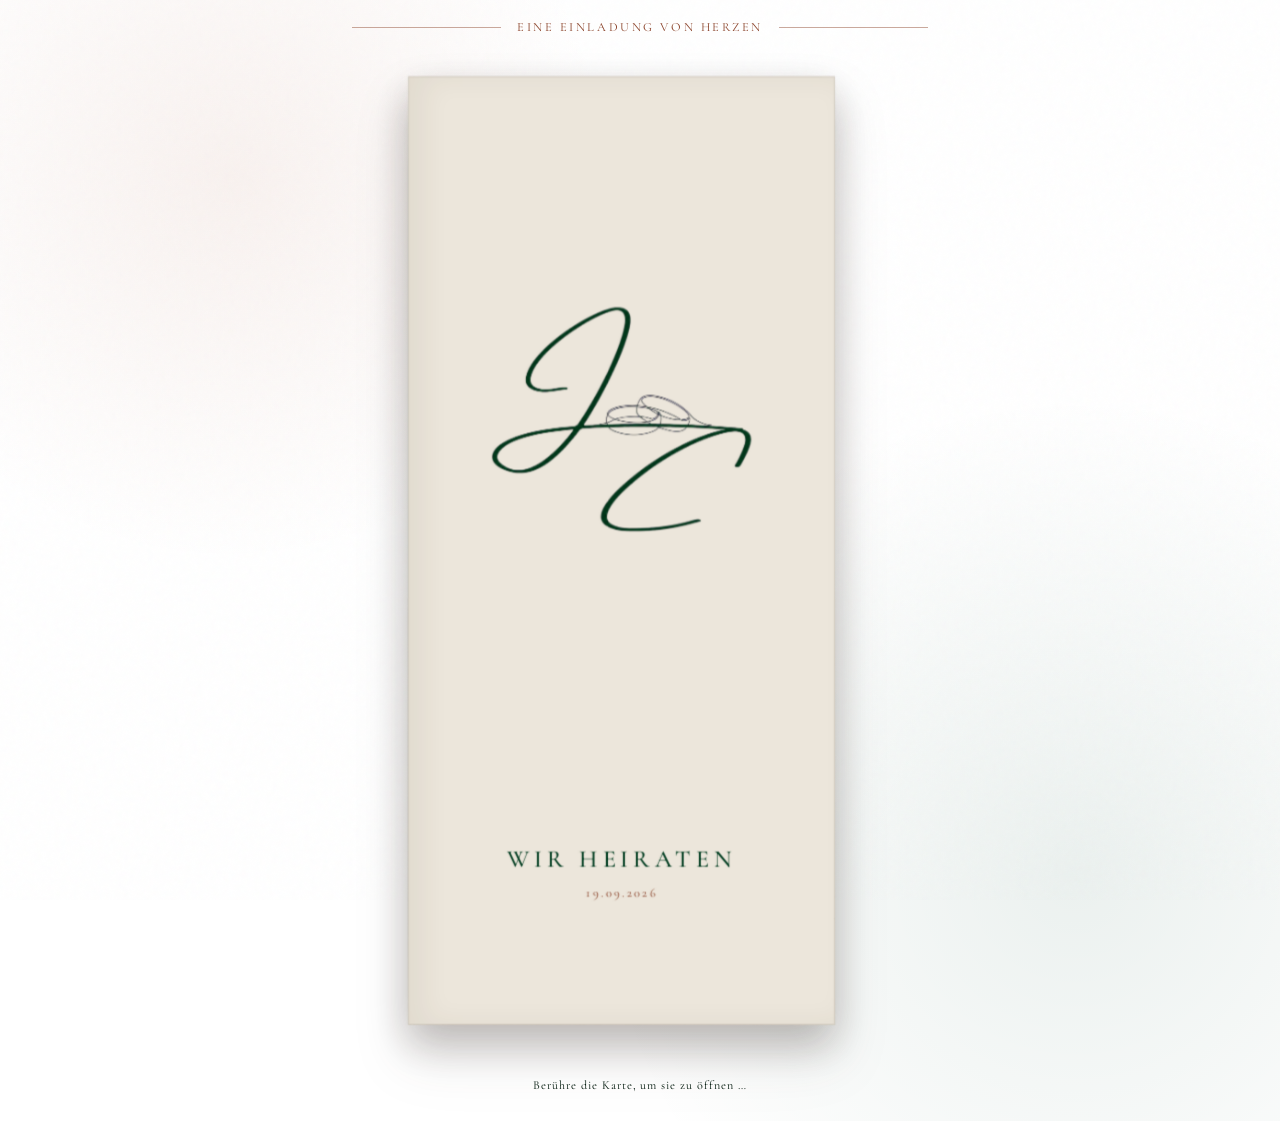
==== index.html @ eaa86e17 "init project" ====
<!doctype html>
<html lang="de">
  <head>
    <meta charset="UTF-8" />
    <meta name="viewport" content="width=device-width, initial-scale=1.0" />
    <meta name="robots" content="noindex, nofollow" />
    <meta name="theme-color" content="#003f2b" />
    <title>Unsere Hochzeit · Einladung</title>
    <link rel="preconnect" href="https://fonts.googleapis.com" />
    <link rel="preconnect" href="https://fonts.gstatic.com" crossorigin />
    <link
      href="https://fonts.googleapis.com/css2?family=Allura&family=Cormorant+Garamond:wght@400;500;600&display=swap"
      rel="stylesheet"
    />
    <link rel="stylesheet" href="styles.css" />
    <script src="script.js" defer></script>
  </head>
  <body>
    <div class="paper-grain" aria-hidden="true"></div>

    <main class="experience" aria-labelledby="page-title">
      <h1 id="page-title" class="sr-only">Hochzeitseinladung von J und C</h1>

      <div class="topline" aria-hidden="true">
        <span></span>
        <p>Eine Einladung von Herzen</p>
        <span></span>
      </div>

      <section class="invitation-stage" aria-label="Interaktive Hochzeitseinladung">
        <div class="book is-closed" id="invitationBook">
          <div class="stationary-page" aria-hidden="true">
            <div class="inside-mark">
              <span>J</span>
              <i>&amp;</i>
              <span>C</span>
            </div>
          </div>

          <button class="cover" id="cover" type="button" aria-label="Einladung öffnen">
            <span class="cover-face cover-front">

              <img
                class="cover-monogram"
                src="assets/monogram.png"
                alt="Monogramm J und C mit Eheringen"
              />
              <span class="cover-copy">
                <strong>Wir heiraten</strong>
                <small data-wedding-date>Datum folgt</small>
              </span>
            </span>

            <span class="cover-face cover-back" aria-hidden="true">
            </span>
          </button>

          <div class="interior" id="interior" aria-live="polite">
            <div class="spine" aria-hidden="true"></div>
            <div class="insert-stack" id="insertStack"></div>
            <div class="pocket" aria-hidden="true">
              <img class="pocket-monogram" src="assets/monogram.png" alt="" />
            </div>
          </div>
        </div>
      </section>

      <div class="interaction-bar">
        <p id="interactionHint">Berühre die Karte, um sie zu öffnen …</p>
        <button class="replay-button" id="replayButton" type="button" hidden>
          <svg viewBox="0 0 24 24" aria-hidden="true">
            <path d="M4 4v6h6M5.5 9.5A8 8 0 1 1 4 15" />
          </svg>
          Noch einmal öffnen
        </button>
      </div>
    </main>

    <noscript>
      <p class="noscript">Bitte aktiviere JavaScript, um die Einladung zu öffnen.</p>
    </noscript>
  </body>
</html>
---- styles.css ----
@font-face {
  font-family: "Amsterdam Four";
  src: url("assets/fonts/amsterdam-four.ttf") format("truetype");
  font-style: normal;
  font-weight: 400;
  font-display: swap;
}

:root {
  --green: #003d20;
  --green-dark: #00190d;
  --terracotta: #9f5434;
  --terracotta-dark: #894027;
  --blush: #f1d5c5;
  --ivory: #fffdf8;
  --ink: #18362c;
  --gold: #c09a58;
  --envelope-paper: #ece6db;
  --envelope-texture: url("assets/natural-paper.png");
  --serif: "Cormorant Garamond", Georgia, serif;
  --script: "Allura", "Segoe Script", cursive;
  --opening-time: 1.4s;
}

* {
  box-sizing: border-box;
}

html,
body {
  min-height: 100%;
  margin: 0;
}

body {
  overflow-x: hidden;
  background:
    radial-gradient(
      circle at 18% 16%,
      rgba(169, 84, 52, 0.08),
      transparent 24rem
    ),
    radial-gradient(
      circle at 84% 78%,
      rgba(0, 72, 47, 0.08),
      transparent 30rem
    ),
    #ffffff;
  color: var(--ink);
  font-family: var(--serif);
}

button,
article {
  -webkit-tap-highlight-color: transparent;
}

button {
  font: inherit;
}

.paper-grain {
  position: fixed;
  inset: 0;
  z-index: -1;
  pointer-events: none;
  opacity: 0.36;
  background-image: url("data:image/svg+xml,%3Csvg viewBox='0 0 180 180' xmlns='http://www.w3.org/2000/svg'%3E%3Cfilter id='n'%3E%3CfeTurbulence type='fractalNoise' baseFrequency='.8' numOctaves='3' stitchTiles='stitch'/%3E%3C/filter%3E%3Crect width='100%25' height='100%25' filter='url(%23n)' opacity='.07'/%3E%3C/svg%3E");
}

.sr-only {
  position: absolute;
  width: 1px;
  height: 1px;
  padding: 0;
  margin: -1px;
  overflow: hidden;
  clip: rect(0, 0, 0, 0);
  white-space: nowrap;
  border: 0;
}

.experience {
  min-height: 100svh;
  display: grid;
  grid-template-rows: auto minmax(0, 1fr) auto;
  place-items: center;
  padding: 1.2rem clamp(1rem, 3vw, 3rem) 1rem;
}

.topline {
  width: min(36rem, 80vw);
  display: flex;
  align-items: center;
  gap: 1rem;
  color: var(--terracotta-dark);
  letter-spacing: 0.16em;
  text-transform: uppercase;
}

.topline span {
  height: 1px;
  flex: 1;
  background: currentColor;
  opacity: 0.45;
}

.topline p {
  margin: 0;
  font-size: clamp(0.67rem, 1vw, 0.78rem);
  white-space: nowrap;
}

.invitation-stage {
  width: 100%;
  min-height: min(84svh, 52rem);
  display: grid;
  place-items: center;
  perspective: 2200px;
}

.book {
  position: relative;
  width: min(90vw, calc(78svh * 1.48), 58rem);
  aspect-ratio: 0.9;
  transform-style: preserve-3d;
  filter: drop-shadow(0 1.8rem 1.6rem rgba(43, 34, 27, 0.18));
  transition: transform var(--opening-time) cubic-bezier(0.22, 0.86, 0.29, 1);
}

.book.is-closed {
  transform: translateX(-25%) scale(0.92);
}

.book.is-open {
  transform: translateX(0) scale(1);
}

.stationary-page {
  position: absolute;
  inset: 0 0 0 50%;
  overflow: hidden;
  opacity: 1;
  background:
    linear-gradient(90deg, rgba(62, 46, 29, 0.14), transparent 9%),
    var(--envelope-texture), var(--envelope-paper);
  background-repeat: no-repeat, repeat;
  background-position:
    center,
    top left;
  border: 1px solid rgba(69, 60, 43, 0.15);
  box-shadow: inset 1.2rem 0 2rem rgba(37, 25, 14, 0.04);
  transition: opacity 0.15s ease 0.15s;
}

.book.is-closed .stationary-page {
  opacity: 0;
  transition-delay: 0s;
}

.inside-mark {
  position: absolute;
  top: 13%;
  left: 50%;
  transform: translateX(-50%);
  display: flex;
  align-items: baseline;
  gap: 0.18em;
  color: var(--green);
  font-family: var(--script);
  font-size: clamp(2rem, 5vw, 4.7rem);
  opacity: 0.11;
}

.inside-mark i {
  color: var(--terracotta);
  font-size: 0.6em;
  font-style: normal;
}

.inside-date {
  position: absolute;
  top: 29%;
  left: 0;
  width: 100%;
  margin: 0;
  color: var(--green);
  font-size: clamp(0.55rem, 1.2vw, 0.88rem);
  letter-spacing: 0.2em;
  text-align: center;
  text-transform: uppercase;
  opacity: 0.38;
}

.cover {
  position: absolute;
  z-index: 10;
  inset: 0 0 0 50%;
  width: 50%;
  padding: 0;
  appearance: none;
  transform-origin: left center;
  transform-style: preserve-3d;
  background: none;
  border: 0;
  cursor: pointer;
  transition: transform var(--opening-time) cubic-bezier(0.22, 0.86, 0.29, 1);
}

.book.is-open .cover {
  transform: rotateY(-180deg);
}

.cover:focus-visible {
  outline: 3px solid var(--gold);
  outline-offset: 5px;
}

.cover-face {
  position: absolute;
  inset: 0;
  display: block;
  overflow: hidden;
  backface-visibility: hidden;
  -webkit-backface-visibility: hidden;
  border: 1px solid rgba(69, 60, 43, 0.16);
}

.cover-front {
  background: var(--envelope-paper);
  box-shadow:
    inset 1rem 0 1.8rem rgba(63, 45, 28, 0.06),
    0 1rem 2.5rem rgba(37, 29, 22, 0.19);
}

.cover-monogram {
  position: absolute;
  top: 10%;
  left: 14%;
  width: 72%;
  height: 52%;
  object-fit: contain;
}

.cover-copy {
  position: absolute;
  inset: auto 10% 13%;
  display: grid;
  gap: 0.8rem;
  color: var(--green);
  text-align: center;
  text-transform: uppercase;
}

.cover-copy strong {
  font-size: clamp(1rem, 2.3vw, 1.65rem);
  font-weight: 500;
  letter-spacing: 0.2em;
}

.cover-copy small {
  color: var(--terracotta-dark);
  font-size: clamp(0.65rem, 1.2vw, 0.85rem);
  letter-spacing: 0.2em;
}

.open-prompt {
  position: absolute;
  right: 1.4rem;
  bottom: 1rem;
  color: var(--green);
  font-size: 0.66rem;
  letter-spacing: 0.13em;
  opacity: 0;
  text-transform: uppercase;
  transition: opacity 0.4s ease 1.6s;
}

.book.is-closed .open-prompt {
  opacity: 0.6;
}

.cover-back {
  transform: rotateY(180deg);
  background: var(--envelope-texture), var(--envelope-paper);
  color: var(--ivory);
  box-shadow: inset -1rem 0 1.8rem rgba(35, 15, 5, 0.16);
}

.back-frame {
  position: absolute;
  inset: 5%;
  border: 1px solid rgba(255, 253, 248, 0.55);
  border-radius: 1.2rem;
}

.back-script {
  position: absolute;
  inset: 50% auto auto 50%;
  transform: translate(-50%, -50%) rotate(-5deg);
  font-family: var(--script);
  font-size: clamp(3rem, 7vw, 6rem);
  white-space: nowrap;
  opacity: 0.22;
}

.interior {
  position: absolute;
  z-index: 8;
  inset: 0;
  opacity: 1;
  pointer-events: none;
}

.book.is-open .interior {
  pointer-events: auto;
}

.spine {
  position: absolute;
  z-index: 0;
  top: 2%;
  bottom: 2%;
  left: 50%;
  width: 1px;
  background: linear-gradient(
    transparent,
    rgba(39, 27, 17, 0.22) 8%,
    rgba(39, 27, 17, 0.22) 92%,
    transparent
  );
  box-shadow: 0 0 1rem rgba(39, 27, 17, 0.18);
}

.insert-stack {
  position: absolute;
  z-index: auto;
  top: 1.5%;
  right: 1%;
  bottom: 4%;
  left: 51%;
}

.insert-card {
  --card-rotation: 0deg;
  container-type: inline-size;
  position: absolute;
  bottom: 0;
  left: 50%;
  width: 92%;
  height: 96%;
  margin: 0;
  overflow: hidden;
  border: 0;
  border-radius: 1.8rem;
  box-shadow: 0 0.9rem 1.4rem rgba(23, 24, 17, 0.2);
  cursor: pointer;
  transform: translateX(-50%);
  transform-origin: bottom center;
  transition:
    transform 0.55s cubic-bezier(0.2, 0.85, 0.25, 1),
    width 0.55s cubic-bezier(0.2, 0.85, 0.25, 1),
    height 0.55s cubic-bezier(0.2, 0.85, 0.25, 1),
    box-shadow 0.4s ease,
    filter 0.3s ease;
}

.insert-card:nth-child(1) {
  width: 92%;
  height: 97%;
  z-index: 1;
}

.insert-card:nth-child(2) {
  width: 92%;
  height: 76%;
  z-index: 2;
}

.insert-card:nth-child(3) {
  width: 92%;
  height: 55%;
  z-index: 3;
}

.insert-stack--two .insert-card:nth-child(1) {
  height: 94%;
}

.insert-stack--two .insert-card:nth-child(2) {
  width: 92%;
  height: 78%;
}

.insert-card.is-active {
  z-index: 20;
  outline: none;
  transform: translateX(-50%) translateY(-2%) rotate(0);
  box-shadow: 0 1.6rem 2.8rem rgba(23, 24, 17, 0.3);
}

.insert-stack:has(.insert-card.is-active) .insert-card:not(.is-active) {
  filter: brightness(0.84) saturate(0.85);
}

.insert-card:focus-visible {
  outline: 3px solid var(--gold);
  outline-offset: 4px;
}

.insert-inner {
  position: absolute;
  inset: 0;
  display: flex;
  flex-direction: column;
  align-items: center;
  padding: 0 clamp(0.75rem, 1.6vw, 1.5rem) clamp(0.9rem, 1.7vw, 1.5rem);
  text-align: center;
}

.insert-card--party {
  background: var(--terracotta);
  color: var(--ivory);
}

.insert-card--ceremony {
  background: var(--green);
  color: var(--ivory);
}

.event-frame-layer {
  position: absolute;
  z-index: 1;
  top: 0.8em;
  left: 12%;
  width: 76%;
  transform: scaleX(1.2);
  display: block;
  object-fit: contain;
  pointer-events: none;
}

.insert-card--ceremony .event-frame-layer {
  filter: brightness(0) invert(1);
}

.insert-card--message {
  background: var(--blush);
  color: var(--green-dark);
}

.insert-ornament {
  position: absolute;
  top: clamp(0.75rem, 1.5vw, 1.2rem);
  left: 10%;
  width: 80%;
  height: clamp(2.4rem, 5vw, 4rem);
  border-top: 1px solid currentColor;
  border-right: 1px solid currentColor;
  opacity: 0.78;
}

.insert-card--party .insert-kicker,
.insert-card--ceremony .insert-kicker {
  position: absolute;
  z-index: 2;
  top: -0.6em;
  left: 0%;
  width: 100%;
  min-height: 0;
  aspect-ratio: 1206 / 917;
  padding: 0;
  place-items: center;
  font-family: "Amsterdam Four", var(--script);
  font-size: 12cqw;
  line-height: 0.9;
  pointer-events: none;
  letter-spacing: 0.22em;
}

.insert-card--party .insert-inner::before,
.insert-card--ceremony .insert-inner::before {
  content: "";
  flex: 0 0 30%;
  width: 100%;
}

.insert-card--party .insert-kicker {
  color: var(--ivory);
}

.insert-card--ceremony .insert-kicker {
  color: var(--terracotta);
}

.insert-card--party .insert-content,
.insert-card--party .card-number,
.insert-card--ceremony .insert-content,
.insert-card--ceremony .card-number {
  position: relative;
  z-index: 2;
}

.insert-kicker {
  position: relative;
  z-index: 1;
  min-height: clamp(4.2rem, 8vw, 6rem);
  display: grid;
  flex: 0 0 auto;
  place-items: center;
  margin: 0;
  padding-top: 0.3rem;
  font-family: var(--script);
  font-size: clamp(2rem, 3.8vw, 3.35rem);
  font-weight: 400;
  line-height: 1;
  text-transform: none;
}

.insert-content {
  width: 100%;
  display: grid;
  flex: 1;
  place-content: center;
  gap: clamp(0.5rem, 1.5vw, 1.05rem);
  font-size: clamp(0.61rem, 1.25vw, 0.92rem);
  line-height: 1.22;
  letter-spacing: 0.045em;
  opacity: 1;
  transform: none;
  text-transform: uppercase;
}

.insert-content p {
  margin: 0;
}

.insert-content strong {
  font-weight: 600;
}

.insert-content .address {
  font-style: normal;
}

.insert-card--message .insert-inner {
  justify-content: flex-start;
  padding-inline: clamp(0.8rem, 2vw, 1.7rem);
}

.insert-card--message .insert-kicker {
  margin: 0;
  font-size: clamp(2rem, 3.5vw, 3.2rem);
}

.insert-card--message .insert-content {
  display: flex;
  flex: 1;
  flex-direction: column;
  justify-content: center;
  font-size: clamp(0.58rem, 1.14vw, 0.84rem);
  line-height: 1.35;
}

.message-salutation {
  font-family: var(--script);
  font-size: clamp(1.35rem, 2.5vw, 2.1rem);
  letter-spacing: 0;
  line-height: 1;
  text-transform: none;
}

.insert-card--message .insert-content p + p {
  margin-top: 0.8rem;
}

.card-number {
  position: absolute;
  right: 1.15rem;
  bottom: 0.85rem;
  font-size: 0.64rem;
  letter-spacing: 0.14em;
  opacity: 0.58;
}

.pocket {
  position: absolute;
  z-index: 8;
  right: 0%;
  bottom: 0%;
  left: 50%;
  height: 45%;
  overflow: hidden;
  border: 1px solid rgba(66, 52, 37, 0.12);
  clip-path: polygon(0 0, 50% 15%, 100% 0, 100% 100%, 0 100%);
  background: var(--envelope-texture), var(--envelope-paper);
  box-shadow:
    inset 0 1px rgba(255, 255, 255, 0.95),
    inset 0 -0.75rem 1.3rem rgba(74, 56, 35, 0.045);
  filter: drop-shadow(0 -0.5rem 0.55rem rgba(46, 34, 21, 0.17))
    drop-shadow(0 0.75rem 0.75rem rgba(46, 34, 21, 0.11));
  cursor: default;
  pointer-events: auto;
}

.pocket::before {
  content: "";
  position: absolute;
  inset: 0;
  background:
    linear-gradient(
        18deg,
        transparent 49.65%,
        rgba(67, 51, 34, 0.16) 49.9%,
        rgba(255, 255, 255, 0.75) 50.15%,
        transparent 50.4%
      )
      left / 50% 100% no-repeat,
    linear-gradient(
        -18deg,
        transparent 49.65%,
        rgba(67, 51, 34, 0.16) 49.9%,
        rgba(255, 255, 255, 0.75) 50.15%,
        transparent 50.4%
      )
      right / 50% 100% no-repeat;
}

.pocket-monogram {
  position: absolute;
  z-index: 1;
  top: 59%;
  left: 47%;
  width: 40%;
  object-fit: contain;
  opacity: 0.58;
  transform: translate(-50%, -50%);
}

.interaction-bar {
  min-height: 2.4rem;
  display: flex;
  align-items: center;
  gap: 1.2rem;
  color: var(--green-dark);
  font-size: 0.76rem;
  letter-spacing: 0.08em;
}

.interaction-bar p {
  margin: 0;
}

.replay-button {
  display: inline-flex;
  align-items: center;
  gap: 0.4rem;
  padding: 0.45rem 0.8rem;
  color: var(--green);
  background: rgba(255, 253, 248, 0.65);
  border: 1px solid rgba(0, 72, 47, 0.28);
  border-radius: 999px;
  cursor: pointer;
}

.replay-button[hidden] {
  display: none;
}

.replay-button:hover {
  background: var(--ivory);
}

.replay-button svg {
  width: 1rem;
  fill: none;
  stroke: currentColor;
  stroke-linecap: round;
  stroke-linejoin: round;
  stroke-width: 1.7;
}

.noscript {
  position: fixed;
  inset: auto 1rem 1rem;
  padding: 0.8rem;
  color: white;
  background: #7b2c20;
  text-align: center;
}

@media (max-width: 760px) {
  .experience {
    padding: 0.85rem 0.65rem 0.7rem;
  }

  .topline {
    width: min(23rem, 92vw);
  }

  .invitation-stage {
    min-height: min(80svh, 45rem);
  }

  .book {
    width: min(85vw, 34rem);
    height: min(83svh, 51rem);
    aspect-ratio: auto;
    max-width: 390px;
  }

  .book.is-closed {
    transform: scale(0.86);
  }

  .stationary-page,
  .cover {
    inset: 0;
    width: 100%;
  }

  .cover-monogram {
    top: 9%;
    left: 10%;
    width: 80%;
    height: 55%;
  }

  .cover-copy strong {
    font-size: 1.35rem;
  }

  .book.is-open .cover {
    transform: rotateY(-105deg);
    pointer-events: none;
  }

  .inside-mark,
  .inside-date,
  .spine {
    display: none;
  }

  .event-frame-layer {
    left: 12%;
    width: 76%;
    top: 0.5em;
  }

  .insert-stack {
    inset: 1.5% 2% 5%;
  }

  .insert-card {
    left: 50%;
    transform: translateX(-50%);
  }
  .insert-card--party .insert-kicker {
    top: -0.6em;
    font-size: 12cqw;
  }

  .insert-card--ceremony .insert-kicker {
    top: -0.7em;
    font-size: 12cqw;
  }

  .insert-card:nth-child(1) {
    width: 85%;
    height: 97%;
  }

  .insert-card:nth-child(2) {
    width: 85%;
    height: 77%;
  }

  .insert-card:nth-child(3) {
    width: 85%;
    height: 57%;
  }

  .insert-stack--two .insert-card:nth-child(1) {
    height: 94%;
  }

  .insert-stack--two .insert-card:nth-child(2) {
    width: 90%;
    height: 78%;
  }

  .insert-card.is-active {
    z-index: 20;
    transform: translateX(-50%) translateY(-2%) rotate(0);
  }

  .insert-inner {
    padding: 0 1.15rem 1.2rem;
  }

  .insert-kicker {
    min-height: clamp(4.1rem, 17vw, 5.3rem);
    font-size: clamp(2.1rem, 3.1vw, 2.85rem);
  }

  .insert-content {
    gap: 0.95rem;
    font-size: clamp(0.82rem, 3.7vw, 1.08rem);
    line-height: 1.25;
  }

  .insert-card--message .insert-kicker {
    font-size: clamp(2.45rem, 10.5vw, 3.6rem);
  }

  .insert-card--message .insert-content {
    font-size: clamp(0.76rem, 3.45vw, 1rem);
    line-height: 1.38;
  }

  .pocket {
    right: 0%;
    left: 0%;
    height: 45%;
  }

  .pocket-monogram {
    width: 33%;
  }

  .interaction-bar {
    width: 100%;
    flex-wrap: wrap;
    justify-content: center;
    gap: 0.6rem;
    font-size: 0.66rem;
    text-align: center;
  }

  .interaction-bar p {
    flex: 0 0 100%;
  }
}

@media (max-width: 390px), (max-height: 690px) {
  .topline {
    display: none;
  }

  .invitation-stage {
    min-height: 88svh;
  }

  .book {
    height: min(81svh, 50rem);
  }

  .insert-content {
    gap: 0.6rem;
    font-size: clamp(0.73rem, 3.3vw, 0.9rem);
  }

  .insert-card--message .insert-content {
    font-size: clamp(0.68rem, 3.05vw, 0.86rem);
  }
}

@media (prefers-reduced-motion: reduce) {
  *,
  *::before,
  *::after {
    scroll-behavior: auto !important;
    transition-duration: 0.01ms !important;
    animation-duration: 0.01ms !important;
    animation-iteration-count: 1 !important;
  }
}
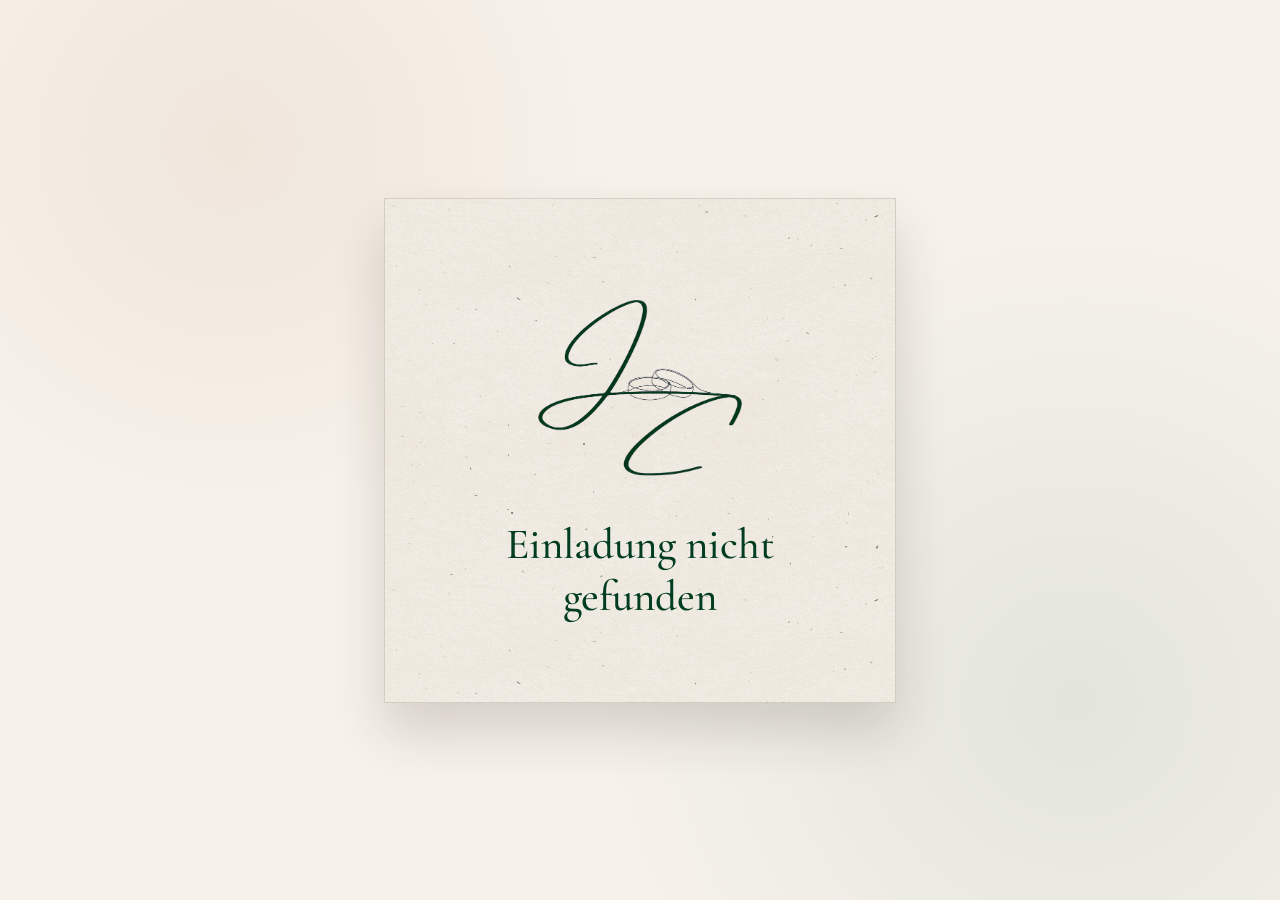
==== commit a7591560: "update text styling" ====
--- a/index.html
+++ b/index.html
@@ -5,6 +5,12 @@
     <meta name="viewport" content="width=device-width, initial-scale=1.0" />
     <meta name="robots" content="noindex, nofollow" />
     <meta name="theme-color" content="#003f2b" />
+    <base id="siteBase" href="/" />
+    <script>
+      if (window.location.hostname.endsWith("github.io")) {
+        document.querySelector("#siteBase").href = "/Wedding/";
+      }
+    </script>
     <title>Unsere Hochzeit · Einladung</title>
     <link rel="preconnect" href="https://fonts.googleapis.com" />
     <link rel="preconnect" href="https://fonts.gstatic.com" crossorigin />
@@ -18,7 +24,7 @@
   <body>
     <div class="paper-grain" aria-hidden="true"></div>
 
-    <main class="experience" aria-labelledby="page-title">
+    <main class="experience" aria-labelledby="page-title" hidden>
       <h1 id="page-title" class="sr-only">Hochzeitseinladung von J und C</h1>
 
       <div class="topline" aria-hidden="true">
@@ -43,7 +49,7 @@
               <img
                 class="cover-monogram"
                 src="assets/monogram.png"
-                alt="Monogramm J und C mit Eheringen"
+                alt="Monogramm J und C"
               />
               <span class="cover-copy">
                 <strong>Wir heiraten</strong>
@@ -58,6 +64,7 @@
           <div class="interior" id="interior" aria-live="polite">
             <div class="spine" aria-hidden="true"></div>
             <div class="insert-stack" id="insertStack"></div>
+            <div class="pocket-shadow" aria-hidden="true"></div>
             <div class="pocket" aria-hidden="true">
               <img class="pocket-monogram" src="assets/monogram.png" alt="" />
             </div>
--- a/styles.css
+++ b/styles.css
@@ -45,7 +45,7 @@
       rgba(0, 72, 47, 0.08),
       transparent 30rem
     ),
-    #ffffff;
+    #f6f2ea;
   color: var(--ink);
   font-family: var(--serif);
 }
@@ -78,6 +78,43 @@
   clip: rect(0, 0, 0, 0);
   white-space: nowrap;
   border: 0;
+}
+
+.access-error {
+  min-height: 100svh;
+  display: grid;
+  place-items: center;
+  padding: 1.5rem;
+}
+
+.access-error__card {
+  width: min(32rem, 100%);
+  padding: clamp(2.5rem, 8vw, 5rem) clamp(1.5rem, 6vw, 4rem);
+  color: var(--green-dark);
+  background: var(--envelope-texture), var(--envelope-paper);
+  border: 1px solid rgba(69, 60, 43, 0.16);
+  box-shadow: 0 1.8rem 3rem rgba(43, 34, 27, 0.16);
+  text-align: center;
+}
+
+.access-error__monogram {
+  width: min(15rem, 72%);
+  height: auto;
+  display: block;
+  margin: 0 auto 1.5rem;
+  object-fit: contain;
+}
+
+.access-error h1 {
+  margin: 0;
+  color: var(--green);
+  font-size: clamp(1.7rem, 5vw, 2.7rem);
+  font-weight: 500;
+}
+
+.access-error__card > p:last-child {
+  margin: 1rem 0 0;
+  font-size: 1.05rem;
 }
 
 .experience {
@@ -227,7 +264,7 @@
 }
 
 .cover-front {
-  background: var(--envelope-paper);
+  background: var(--envelope-texture), var(--envelope-paper);
   box-shadow:
     inset 1rem 0 1.8rem rgba(63, 45, 28, 0.06),
     0 1rem 2.5rem rgba(37, 29, 22, 0.19);
@@ -240,6 +277,7 @@
   width: 72%;
   height: 52%;
   object-fit: contain;
+  opacity: 90%;
 }
 
 .cover-copy {
@@ -260,7 +298,7 @@
 
 .cover-copy small {
   color: var(--terracotta-dark);
-  font-size: clamp(0.65rem, 1.2vw, 0.85rem);
+  font-size: clamp(0.9rem, 1.3vw, 1.2rem);
   letter-spacing: 0.2em;
 }
 
@@ -353,7 +391,9 @@
   overflow: hidden;
   border: 0;
   border-radius: 1.8rem;
-  box-shadow: 0 0.9rem 1.4rem rgba(23, 24, 17, 0.2);
+  box-shadow:
+    0 1px 2px rgba(23, 24, 17, 0.14),
+    0 3px 6px rgba(23, 24, 17, 0.07);
   cursor: pointer;
   transform: translateX(-50%);
   transform-origin: bottom center;
@@ -396,7 +436,9 @@
   z-index: 20;
   outline: none;
   transform: translateX(-50%) translateY(-2%) rotate(0);
-  box-shadow: 0 1.6rem 2.8rem rgba(23, 24, 17, 0.3);
+  box-shadow:
+    0 2px 4px rgba(23, 24, 17, 0.15),
+    0 7px 14px rgba(23, 24, 17, 0.11);
 }
 
 .insert-stack:has(.insert-card.is-active) .insert-card:not(.is-active) {
@@ -414,7 +456,7 @@
   display: flex;
   flex-direction: column;
   align-items: center;
-  padding: 0 clamp(0.75rem, 1.6vw, 1.5rem) clamp(0.9rem, 1.7vw, 1.5rem);
+  padding: 0 clamp(0.75rem, 4cqw, 1.5rem) clamp(0.9rem, 4cqw, 1.5rem);
   text-align: center;
 }
 
@@ -481,7 +523,7 @@
 .insert-card--party .insert-inner::before,
 .insert-card--ceremony .insert-inner::before {
   content: "";
-  flex: 0 0 30%;
+  flex: 0 0 clamp(10rem, 55cqw, 15rem);
   width: 100%;
 }
 
@@ -504,14 +546,13 @@
 .insert-kicker {
   position: relative;
   z-index: 1;
-  min-height: clamp(4.2rem, 8vw, 6rem);
   display: grid;
   flex: 0 0 auto;
   place-items: center;
   margin: 0;
   padding-top: 0.3rem;
   font-family: var(--script);
-  font-size: clamp(2rem, 3.8vw, 3.35rem);
+  font-size: clamp(2rem, 11cqw, 3.35rem);
   font-weight: 400;
   line-height: 1;
   text-transform: none;
@@ -521,10 +562,10 @@
   width: 100%;
   display: grid;
   flex: 1;
-  place-content: center;
-  gap: clamp(0.5rem, 1.5vw, 1.05rem);
-  font-size: clamp(0.61rem, 1.25vw, 0.92rem);
-  line-height: 1.22;
+  align-content: start;
+  gap: clamp(0.65rem, 3cqw, 1.2rem);
+  font-size: clamp(0.75rem, 4.25cqw, 1.15rem);
+  line-height: 1.26;
   letter-spacing: 0.045em;
   opacity: 1;
   transform: none;
@@ -542,36 +583,58 @@
 .insert-content .address {
   font-style: normal;
 }
+.insert-card--party .insert-content {
+  display: flex;
+  flex: 1;
+  flex-direction: column;
+  justify-content: center;
+  font-size: clamp(0.9rem, 5.25cqw, 1.65rem);
+  line-height: 1.35;
+}
+
+.insert-card--ceremony .insert-content {
+  display: flex;
+  flex: 1;
+  flex-direction: column;
+  justify-content: center;
+  font-size: clamp(1.1rem, 5.6cqw, 1.75rem);
+  line-height: 1.35;
+}
 
 .insert-card--message .insert-inner {
   justify-content: flex-start;
-  padding-inline: clamp(0.8rem, 2vw, 1.7rem);
+  padding-inline: clamp(0.8rem, 4.5cqw, 1.7rem);
 }
 
 .insert-card--message .insert-kicker {
   margin: 0;
-  font-size: clamp(2rem, 3.5vw, 3.2rem);
+  font-size: clamp(2rem, 10cqw, 3.2rem);
 }
 
 .insert-card--message .insert-content {
   display: flex;
   flex: 1;
   flex-direction: column;
-  justify-content: center;
-  font-size: clamp(0.58rem, 1.14vw, 0.84rem);
+  justify-content: flex-start;
+  padding-top: clamp(1.4rem, 7.5cqw, 2rem);
+  font-size: clamp(0.85rem, 4.5cqw, 1.45rem);
   line-height: 1.35;
 }
 
 .message-salutation {
-  font-family: var(--script);
-  font-size: clamp(1.35rem, 2.5vw, 2.1rem);
+  font-family: "Amsterdam Four", var(--script);
+  font-size: clamp(1.35rem, 7.8cqw, 2.1rem);
   letter-spacing: 0;
   line-height: 1;
   text-transform: none;
 }
 
 .insert-card--message .insert-content p + p {
-  margin-top: 0.8rem;
+  margin-top: clamp(0.55rem, 2.6cqw, 0.8rem);
+}
+
+.insert-card--message .insert-content .message-salutation + p {
+  margin-top: clamp(0.8rem, 4cqw, 1.25rem);
 }
 
 .card-number {
@@ -583,22 +646,38 @@
   opacity: 0.58;
 }
 
+.pocket-shadow,
 .pocket {
   position: absolute;
-  z-index: 8;
   right: 0%;
   bottom: 0%;
   left: 50%;
-  height: 45%;
+  height: 50%;
+}
+
+.pocket-shadow {
+  z-index: 7;
+  filter: drop-shadow(0 -1px 4px rgba(46, 34, 21, 0.12));
+  pointer-events: none;
+}
+
+.pocket-shadow::before {
+  content: "";
+  position: absolute;
+  inset: 0;
+  clip-path: polygon(0 0, 50% 15%, 100% 0, 100% 100%, 0 100%);
+  background: #000;
+}
+
+.pocket {
+  z-index: 8;
   overflow: hidden;
+  clip-path: polygon(0 0, 50% 15%, 100% 0, 100% 100%, 0 100%);
   border: 1px solid rgba(66, 52, 37, 0.12);
-  clip-path: polygon(0 0, 50% 15%, 100% 0, 100% 100%, 0 100%);
   background: var(--envelope-texture), var(--envelope-paper);
   box-shadow:
     inset 0 1px rgba(255, 255, 255, 0.95),
     inset 0 -0.75rem 1.3rem rgba(74, 56, 35, 0.045);
-  filter: drop-shadow(0 -0.5rem 0.55rem rgba(46, 34, 21, 0.17))
-    drop-shadow(0 0.75rem 0.75rem rgba(46, 34, 21, 0.11));
   cursor: default;
   pointer-events: auto;
 }
@@ -724,6 +803,7 @@
     left: 10%;
     width: 80%;
     height: 55%;
+    opacity: 90%;
   }
 
   .cover-copy strong {
@@ -794,34 +874,15 @@
     transform: translateX(-50%) translateY(-2%) rotate(0);
   }
 
-  .insert-inner {
-    padding: 0 1.15rem 1.2rem;
-  }
-
-  .insert-kicker {
-    min-height: clamp(4.1rem, 17vw, 5.3rem);
-    font-size: clamp(2.1rem, 3.1vw, 2.85rem);
-  }
-
-  .insert-content {
-    gap: 0.95rem;
-    font-size: clamp(0.82rem, 3.7vw, 1.08rem);
-    line-height: 1.25;
-  }
-
-  .insert-card--message .insert-kicker {
-    font-size: clamp(2.45rem, 10.5vw, 3.6rem);
-  }
-
-  .insert-card--message .insert-content {
-    font-size: clamp(0.76rem, 3.45vw, 1rem);
-    line-height: 1.38;
-  }
-
+  .insert-card--message .insert-content p + p {
+    margin: 0;
+  }
+
+  .pocket-shadow,
   .pocket {
     right: 0%;
     left: 0%;
-    height: 45%;
+    height: 50%;
   }
 
   .pocket-monogram {
@@ -853,15 +914,6 @@
 
   .book {
     height: min(81svh, 50rem);
-  }
-
-  .insert-content {
-    gap: 0.6rem;
-    font-size: clamp(0.73rem, 3.3vw, 0.9rem);
-  }
-
-  .insert-card--message .insert-content {
-    font-size: clamp(0.68rem, 3.05vw, 0.86rem);
   }
 }
 
